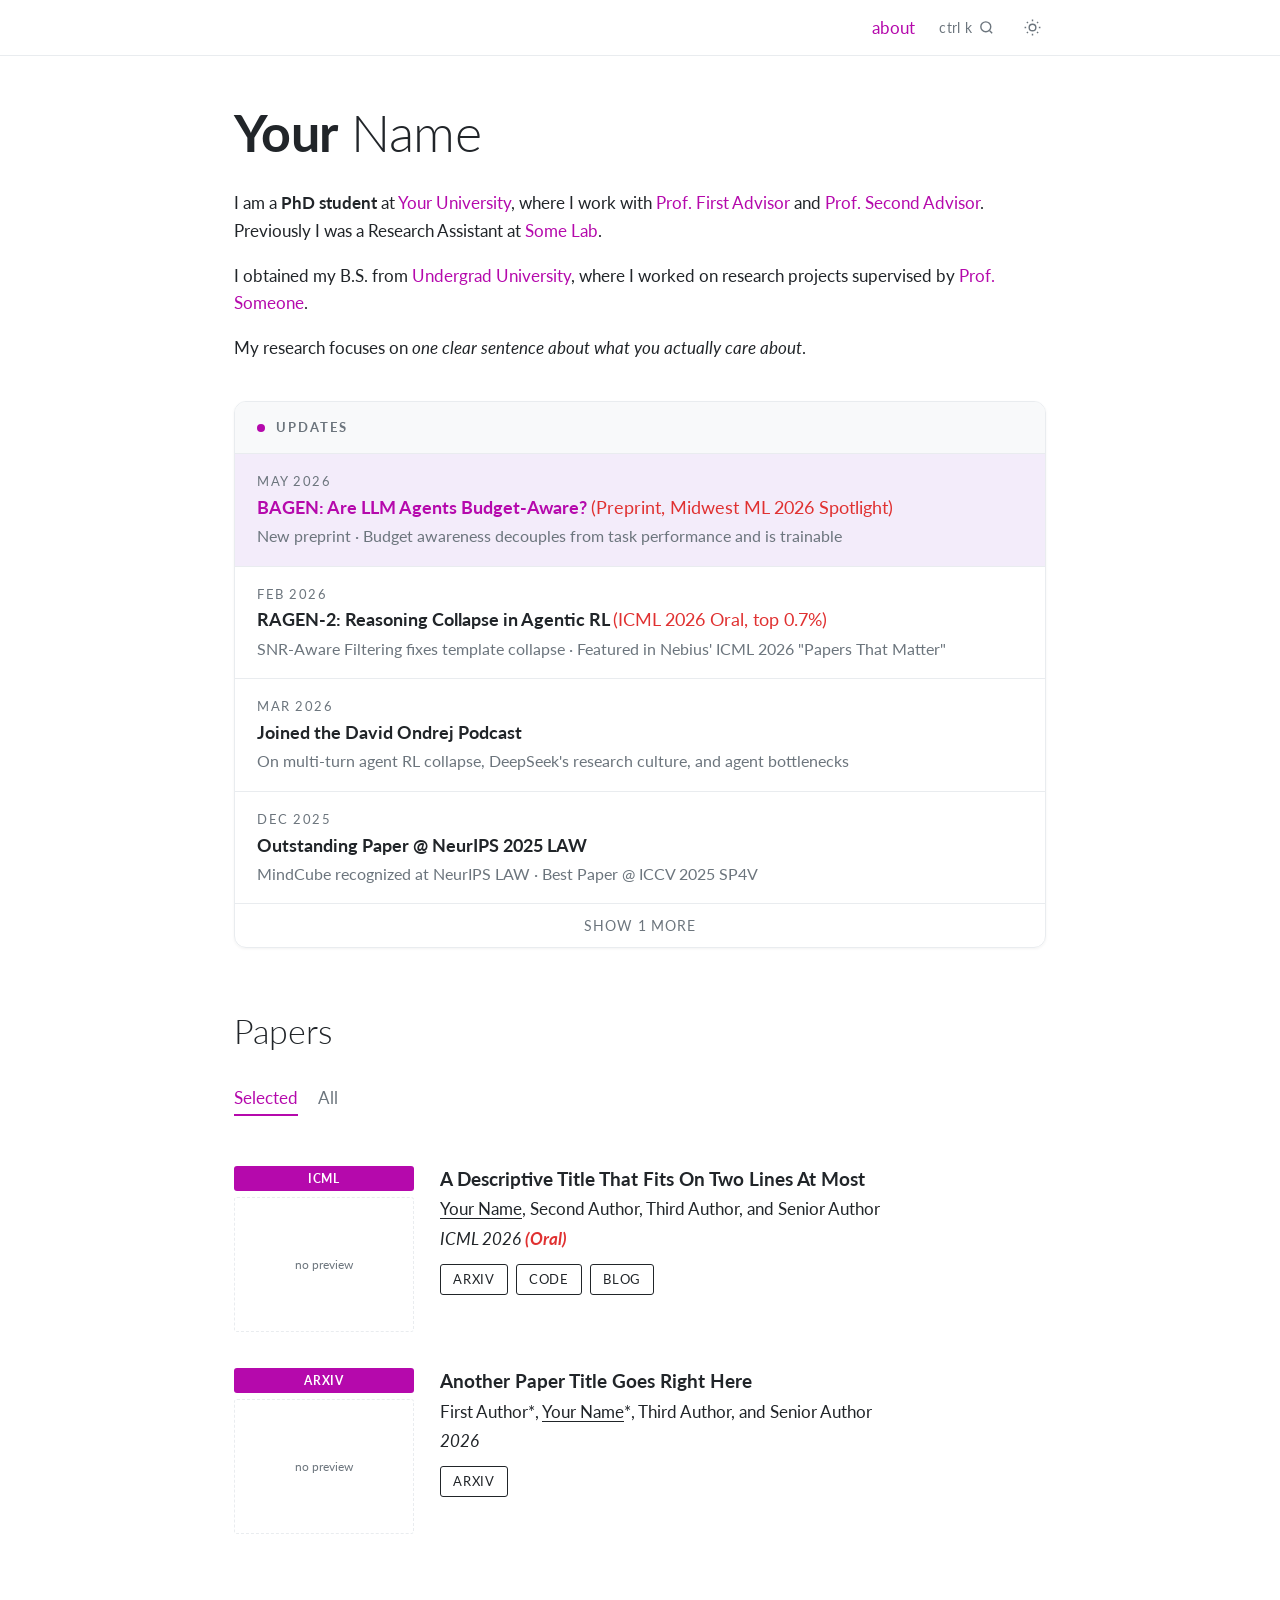
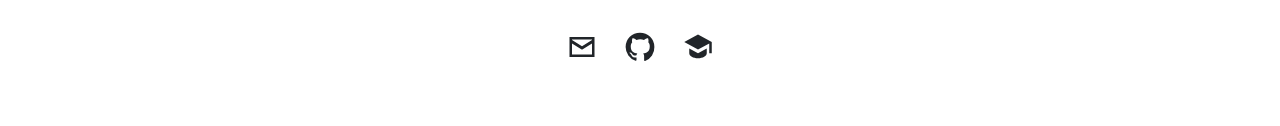
==== index.html @ 35be0578 "update site content" ====
<!DOCTYPE html>
<html lang="en">
<head>
<meta charset="utf-8">
<meta name="viewport" content="width=device-width, initial-scale=1">
<title>Loading…</title>
<meta name="description" content="Personal academic homepage.">

<link rel="preconnect" href="https://fonts.googleapis.com">
<link rel="preconnect" href="https://fonts.gstatic.com" crossorigin>
<link href="https://fonts.googleapis.com/css2?family=Lato:ital,wght@0,300;0,400;0,700;1,400;1,700&display=swap" rel="stylesheet">
<link rel="stylesheet" href="assets/css/style.css">

<!-- This file is just the skeleton. All content lives in data/. -->
</head>
<body>

<nav class="nav">
  <div class="nav-inner">
    <a class="navlink" href="#top">about</a>
    <button class="iconbtn" id="open-search" aria-label="Search papers">
      <span class="kbd" id="kbd-hint">⌘ k</span>
      <svg viewBox="0 0 24 24" width="17" height="17" fill="none" stroke="currentColor" stroke-width="2"><circle cx="11" cy="11" r="7"/><path d="M20 20l-3.5-3.5"/></svg>
    </button>
    <button class="iconbtn" id="toggle-theme" aria-label="Toggle dark mode">
      <svg viewBox="0 0 24 24" width="19" height="19" fill="none" stroke="currentColor" stroke-width="1.8"><circle cx="12" cy="12" r="4.2"/><path d="M12 2v2M12 20v2M2 12h2M20 12h2M4.9 4.9l1.4 1.4M17.7 17.7l1.4 1.4M19.1 4.9l-1.4 1.4M6.3 17.7l-1.4 1.4"/></svg>
    </button>
  </div>
</nav>

<main id="top">
  <h1 class="name"><b id="first-name"></b> <span id="last-name"></span></h1>

  <div class="bio" id="bio"></div>

  <section class="updates" id="news"></section>

  <h2 class="section">Papers</h2>

  <div class="tabs" role="tablist">
    <button class="tab" role="tab" data-tab="selected" aria-selected="true">Selected</button>
    <button class="tab" role="tab" data-tab="all" aria-selected="false">All</button>
  </div>

  <div id="pub-list"></div>
</main>

<footer id="social"></footer>

<div class="overlay" id="overlay">
  <div class="searchbox" role="dialog" aria-modal="true" aria-label="Search papers">
    <input id="search-input" type="text" placeholder="Search papers…" autocomplete="off">
    <ul class="results" id="results"></ul>
  </div>
</div>

<!-- data first, renderer last -->
<script src="data/config.js"></script>
<script src="data/news.js"></script>
<script src="data/publications.js"></script>
<script src="assets/js/site.js"></script>
</body>
</html>
---- assets/css/style.css ----
/* ============================================================
   You rarely need to touch this file.
   Change the accent color in data/config.js instead.
   ============================================================ */

:root{
  --accent:#b509ac;
  --accent-soft:#f3ecfa;
  --bg:#ffffff;
  --text:#212529;
  --muted:#6c757d;
  --line:#e9ecef;
  --hover:#f8f9fa;
  --highlight:#e03131;
  --radius:4px;
}
html[data-theme="dark"]{
  --bg:#1c1c1d;
  --text:#e8e8e8;
  --muted:#9a9a9a;
  --line:#2f2f31;
  --hover:#242426;
  --accent-soft:rgba(181,9,172,.12);
}

*{box-sizing:border-box}
html{scroll-behavior:smooth}
@media (prefers-reduced-motion:reduce){html{scroll-behavior:auto}*{transition:none!important;animation:none!important}}

body{
  margin:0;background:var(--bg);color:var(--text);
  font-family:Lato,-apple-system,BlinkMacSystemFont,"Segoe UI",Helvetica,Arial,sans-serif;
  font-size:17px;line-height:1.6;-webkit-font-smoothing:antialiased;
  transition:background .2s ease,color .2s ease;
}
a{color:var(--accent);text-decoration:none}
a:hover{text-decoration:underline}
:focus-visible{outline:2px solid var(--accent);outline-offset:3px;border-radius:2px}

/* ---------------- nav ---------------- */
.nav{position:sticky;top:0;z-index:50;background:var(--bg);border-bottom:1px solid var(--line)}
.nav-inner{max-width:860px;margin:0 auto;padding:14px 24px;display:flex;align-items:center;justify-content:flex-end;gap:20px}
.navlink{font-size:17px}
.iconbtn{background:none;border:0;padding:4px;cursor:pointer;color:var(--muted);display:inline-flex;align-items:center;gap:6px;font-size:15px;font-family:inherit}
.iconbtn:hover{color:var(--text)}
.kbd{font-size:14px;letter-spacing:.02em}

/* ---------------- layout ---------------- */
main{max-width:860px;margin:0 auto;padding:48px 24px 24px}
h1.name{font-size:52px;font-weight:300;letter-spacing:-.01em;margin:0 0 28px;line-height:1.1}
h1.name b{font-weight:700}
h2.section{font-size:34px;font-weight:300;margin:56px 0 8px}

/* ---------------- bio ---------------- */
.photo{float:right;width:245px;margin:4px 0 20px 32px;border-radius:var(--radius);display:block}
.bio p{margin:0 0 18px}
.bio::after{content:"";display:block;clear:both}

/* ---------------- updates card ---------------- */
.updates{
  border:1px solid var(--line);border-radius:12px;overflow:hidden;margin-top:40px;
  box-shadow:0 1px 3px rgba(0,0,0,.05);
}
.updates-head{
  display:flex;align-items:center;gap:11px;padding:15px 22px;
  background:var(--hover);border-bottom:1px solid var(--line);
  font-size:13px;font-weight:700;letter-spacing:.15em;text-transform:uppercase;color:var(--muted);
}
.dot{width:8px;height:8px;border-radius:50%;background:var(--accent);flex:none}
.update{padding:17px 22px;border-bottom:1px solid var(--line)}
.update:last-of-type{border-bottom:0}
.update.pinned{background:var(--accent-soft)}
.update-date{font-size:13px;font-weight:400;letter-spacing:.12em;text-transform:uppercase;color:var(--muted);margin:0 0 3px}
.update-title{font-size:18px;font-weight:700;margin:0 0 3px;line-height:1.4;color:var(--text)}
.update.pinned .update-title{color:var(--accent)}
.update-title a{color:inherit}
.update-tag{color:var(--highlight);font-weight:400}
.update-desc{margin:0;color:var(--muted);font-size:16px}
.updates-more{
  width:100%;background:none;border:0;border-top:1px solid var(--line);
  padding:13px;cursor:pointer;font-family:inherit;font-size:14px;color:var(--muted);
  letter-spacing:.06em;text-transform:uppercase;
}
.updates-more:hover{background:var(--hover);color:var(--accent)}

/* ---------------- tabs ---------------- */
.tabs{display:flex;gap:20px;margin:28px 0 32px}
.tab{background:none;border:0;padding:0 0 6px;cursor:pointer;font-family:inherit;font-size:17px;color:var(--muted);border-bottom:2px solid transparent}
.tab[aria-selected="true"]{color:var(--accent);border-bottom-color:var(--accent)}

/* ---------------- publications ---------------- */
.pub{display:grid;grid-template-columns:180px 1fr;gap:26px;padding:18px 12px;margin:0 -12px;border-radius:var(--radius);transition:background .15s ease}
.pub:hover{background:var(--hover)}
.pub-media{display:flex;flex-direction:column;gap:6px}
.badge{background:var(--accent);color:#fff;font-size:12px;font-weight:700;letter-spacing:.06em;text-transform:uppercase;text-align:center;padding:3px 8px;border-radius:3px}
.thumb{width:100%;aspect-ratio:4/3;object-fit:cover;object-position:top;border:1px solid var(--line);border-radius:3px;background:var(--hover)}
.thumb-fallback{width:100%;aspect-ratio:4/3;border:1px dashed var(--line);border-radius:3px;display:flex;align-items:center;justify-content:center;color:var(--muted);font-size:12px}
.pub-title{font-size:19px;font-weight:700;margin:0 0 4px;line-height:1.35}
.pub-authors{margin:0 0 2px}
.pub-authors u{text-decoration-thickness:1px;text-underline-offset:3px}
.pub-venue{margin:0;font-style:italic}
.pub-note{color:var(--highlight);font-style:italic;font-weight:700}
.pub-links{display:flex;flex-wrap:wrap;gap:8px;margin-top:12px}
.pub-links a{border:1px solid var(--text);color:var(--text);border-radius:3px;padding:4px 12px;font-size:13px;letter-spacing:.06em;text-transform:uppercase}
.pub-links a:hover{background:var(--accent);border-color:var(--accent);color:#fff;text-decoration:none}

/* ---------------- footer ---------------- */
footer{max-width:860px;margin:0 auto;padding:56px 24px 64px;display:flex;justify-content:center;gap:28px}
footer a{color:var(--text);display:inline-flex}
footer a:hover{color:var(--accent)}
footer svg{width:30px;height:30px;fill:currentColor}

/* ---------------- search ---------------- */
.overlay{position:fixed;inset:0;background:rgba(0,0,0,.45);z-index:100;display:none;align-items:flex-start;justify-content:center;padding:12vh 20px 20px}
.overlay.open{display:flex}
.searchbox{width:100%;max-width:560px;background:var(--bg);border-radius:8px;overflow:hidden;box-shadow:0 20px 60px rgba(0,0,0,.3);border:1px solid var(--line)}
.searchbox input{width:100%;border:0;border-bottom:1px solid var(--line);background:transparent;color:var(--text);padding:16px 18px;font-size:17px;font-family:inherit}
.searchbox input:focus{outline:none}
.results{max-height:50vh;overflow:auto;margin:0;padding:0;list-style:none}
.results li a{display:block;padding:12px 18px;color:var(--text);border-bottom:1px solid var(--line)}
.results li a:hover{background:var(--hover);text-decoration:none}
.results small{display:block;color:var(--muted);font-size:13px}
.results .empty{padding:16px 18px;color:var(--muted)}

/* ---------------- mobile ---------------- */
@media (max-width:700px){
  body{font-size:16px}
  h1.name{font-size:40px}
  h2.section{font-size:28px}
  .photo{float:none;width:60%;max-width:240px;margin:0 auto 24px}
  .pub{grid-template-columns:1fr;gap:14px}
  .pub-media{max-width:230px}
  .update{padding:15px 18px}
}
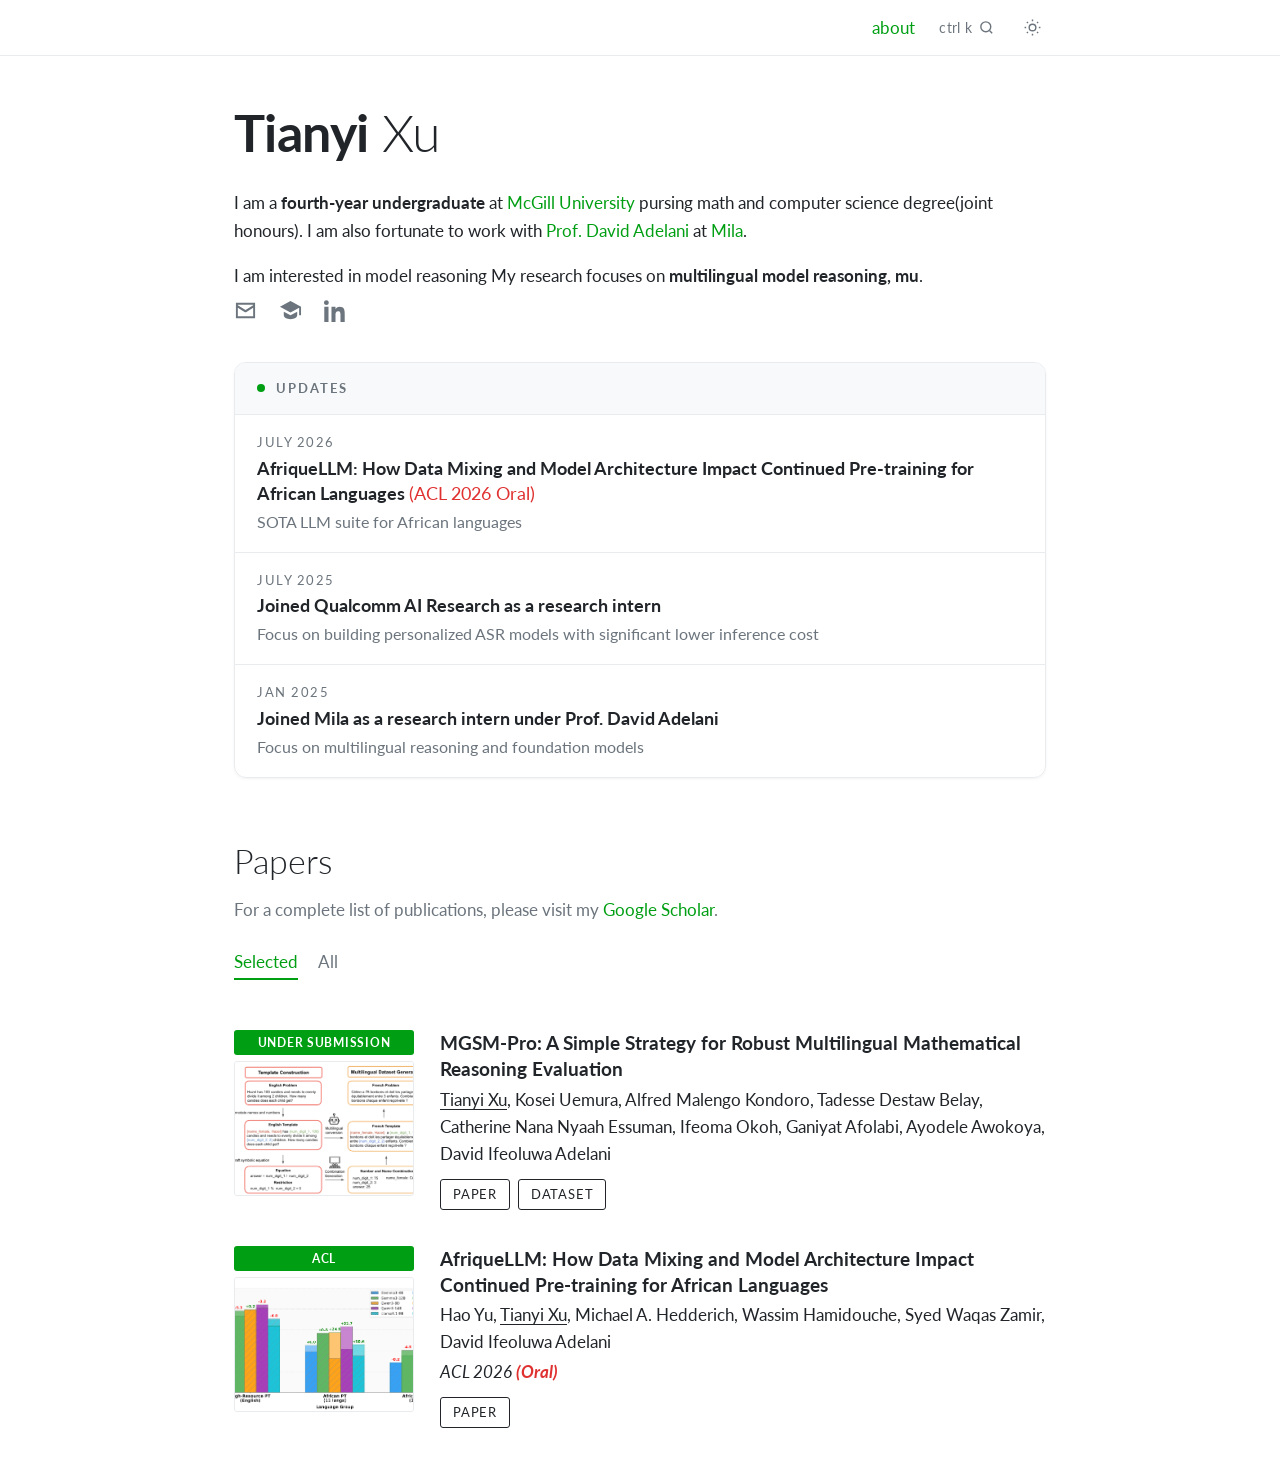
==== commit a2efebff: "edits" ====
--- a/index.html
+++ b/index.html
@@ -33,9 +33,13 @@
 
   <div class="bio" id="bio"></div>
 
+  <div class="social-top" id="social"></div>
+
   <section class="updates" id="news"></section>
 
   <h2 class="section">Papers</h2>
+
+  <p class="scholar-note" id="scholar-note"></p>
 
   <div class="tabs" role="tablist">
     <button class="tab" role="tab" data-tab="selected" aria-selected="true">Selected</button>
@@ -44,8 +48,6 @@
 
   <div id="pub-list"></div>
 </main>
-
-<footer id="social"></footer>
 
 <div class="overlay" id="overlay">
   <div class="searchbox" role="dialog" aria-modal="true" aria-label="Search papers">
--- a/assets/css/style.css
+++ b/assets/css/style.css
@@ -83,6 +83,9 @@
 }
 .updates-more:hover{background:var(--hover);color:var(--accent)}
 
+/* ---------------- scholar note ---------------- */
+.scholar-note{margin:0;color:var(--muted)}
+
 /* ---------------- tabs ---------------- */
 .tabs{display:flex;gap:20px;margin:28px 0 32px}
 .tab{background:none;border:0;padding:0 0 6px;cursor:pointer;font-family:inherit;font-size:17px;color:var(--muted);border-bottom:2px solid transparent}
@@ -104,11 +107,11 @@
 .pub-links a{border:1px solid var(--text);color:var(--text);border-radius:3px;padding:4px 12px;font-size:13px;letter-spacing:.06em;text-transform:uppercase}
 .pub-links a:hover{background:var(--accent);border-color:var(--accent);color:#fff;text-decoration:none}
 
-/* ---------------- footer ---------------- */
-footer{max-width:860px;margin:0 auto;padding:56px 24px 64px;display:flex;justify-content:center;gap:28px}
-footer a{color:var(--text);display:inline-flex}
-footer a:hover{color:var(--accent)}
-footer svg{width:30px;height:30px;fill:currentColor}
+/* ---------------- social icons ---------------- */
+.social-top{display:flex;justify-content:flex-start;gap:22px;margin:-8px 0 40px}
+.social-top a{color:var(--muted);display:inline-flex}
+.social-top a:hover{color:var(--accent)}
+.social-top svg{width:23px;height:23px;fill:currentColor}
 
 /* ---------------- search ---------------- */
 .overlay{position:fixed;inset:0;background:rgba(0,0,0,.45);z-index:100;display:none;align-items:flex-start;justify-content:center;padding:12vh 20px 20px}
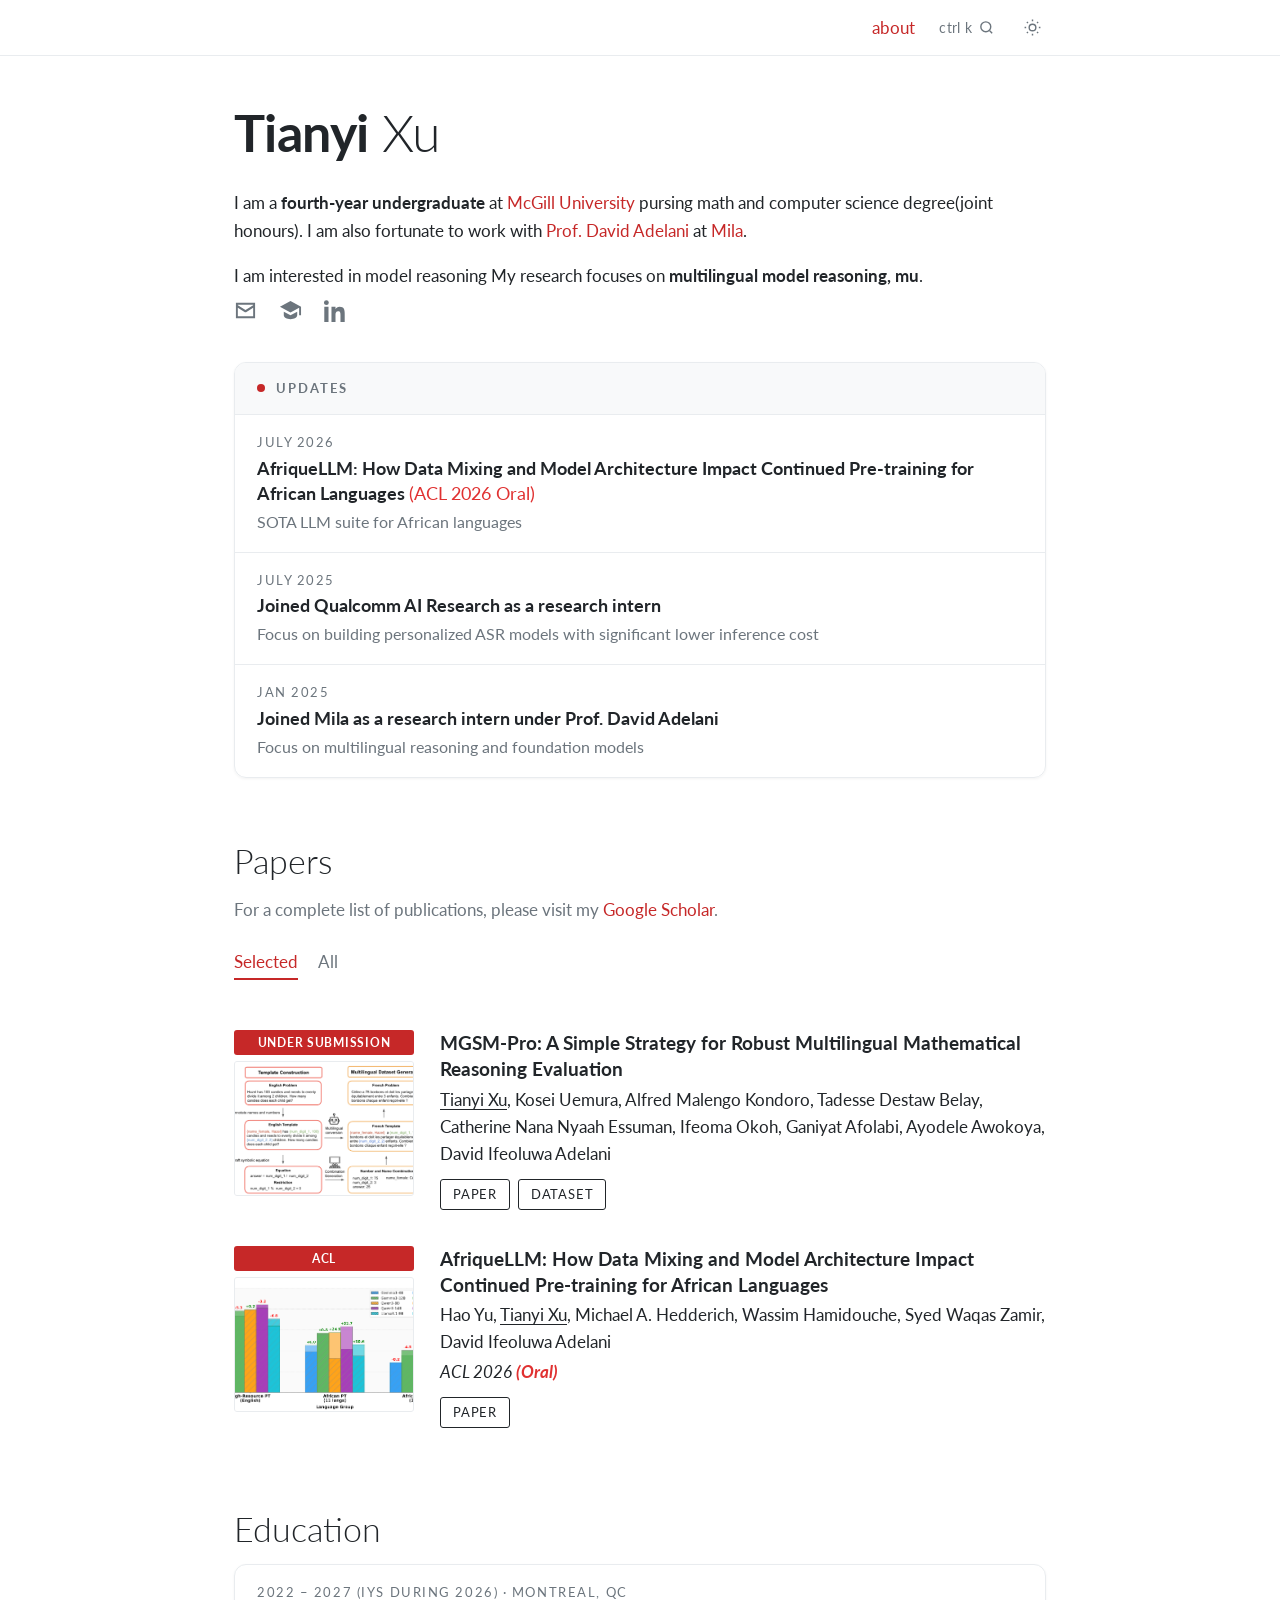
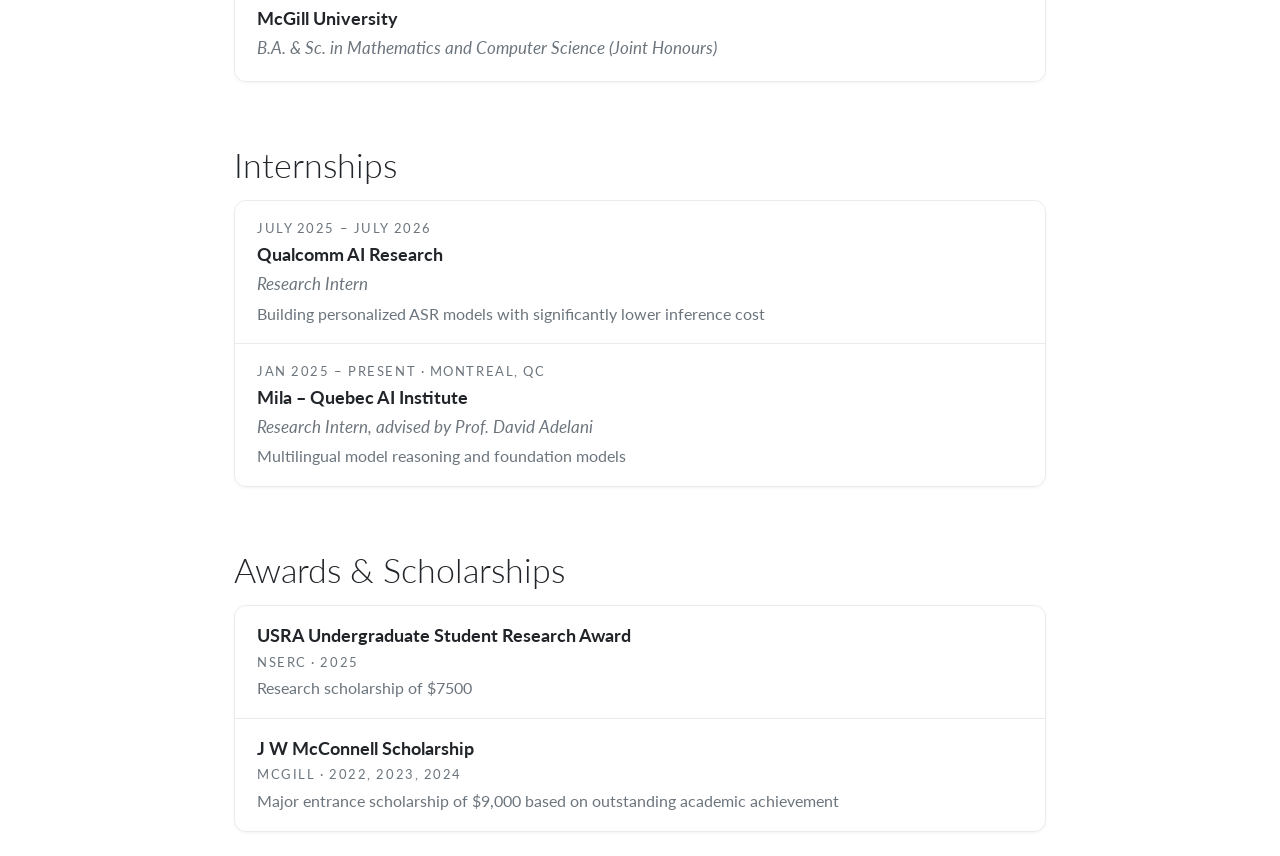
==== commit 7e40b56c: "updates" ====
--- a/index.html
+++ b/index.html
@@ -47,6 +47,15 @@
   </div>
 
   <div id="pub-list"></div>
+
+  <h2 class="section" id="education-heading">Education</h2>
+  <section class="card" id="education"></section>
+
+  <h2 class="section" id="internships-heading">Internships</h2>
+  <section class="card" id="internships"></section>
+
+  <h2 class="section" id="awards-heading">Awards &amp; Scholarships</h2>
+  <section class="card" id="awards"></section>
 </main>
 
 <div class="overlay" id="overlay">
@@ -60,6 +69,9 @@
 <script src="data/config.js"></script>
 <script src="data/news.js"></script>
 <script src="data/publications.js"></script>
+<script src="data/education.js"></script>
+<script src="data/internships.js"></script>
+<script src="data/awards.js"></script>
 <script src="assets/js/site.js"></script>
 </body>
 </html>
--- a/assets/css/style.css
+++ b/assets/css/style.css
@@ -107,6 +107,15 @@
 .pub-links a{border:1px solid var(--text);color:var(--text);border-radius:3px;padding:4px 12px;font-size:13px;letter-spacing:.06em;text-transform:uppercase}
 .pub-links a:hover{background:var(--accent);border-color:var(--accent);color:#fff;text-decoration:none}
 
+/* ---------------- info cards (education / internships / awards) ---------------- */
+.card{border:1px solid var(--line);border-radius:12px;overflow:hidden;box-shadow:0 1px 3px rgba(0,0,0,.05)}
+.entry{padding:17px 22px;border-bottom:1px solid var(--line)}
+.entry:last-child{border-bottom:0}
+.entry-date{font-size:13px;font-weight:400;letter-spacing:.12em;text-transform:uppercase;color:var(--muted);margin:0 0 3px}
+.entry-title{font-size:18px;font-weight:700;margin:0 0 3px;line-height:1.4;color:var(--text)}
+.entry-sub{margin:0 0 3px;font-style:italic;color:var(--muted)}
+.entry-desc{margin:0;color:var(--muted);font-size:16px}
+
 /* ---------------- social icons ---------------- */
 .social-top{display:flex;justify-content:flex-start;gap:22px;margin:-8px 0 40px}
 .social-top a{color:var(--muted);display:inline-flex}
@@ -134,4 +143,5 @@
   .pub{grid-template-columns:1fr;gap:14px}
   .pub-media{max-width:230px}
   .update{padding:15px 18px}
+  .entry{padding:15px 18px}
 }
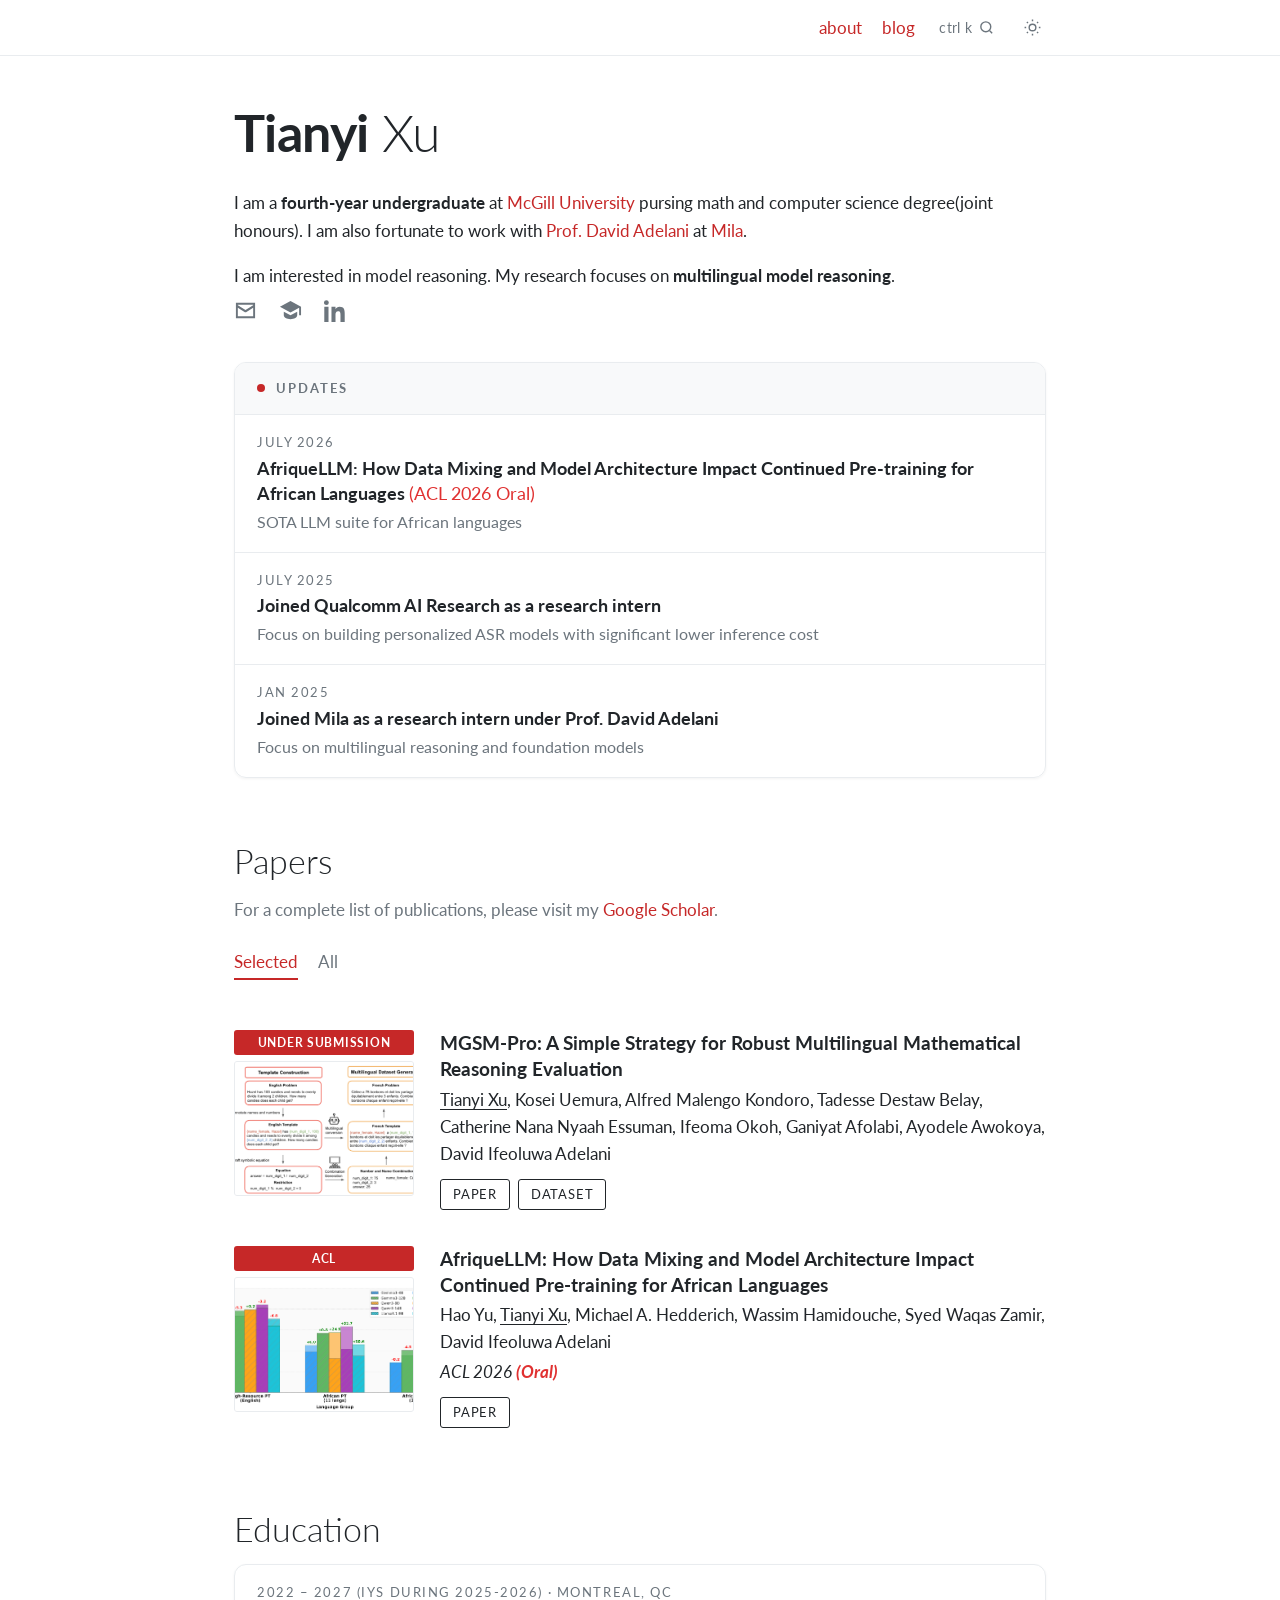
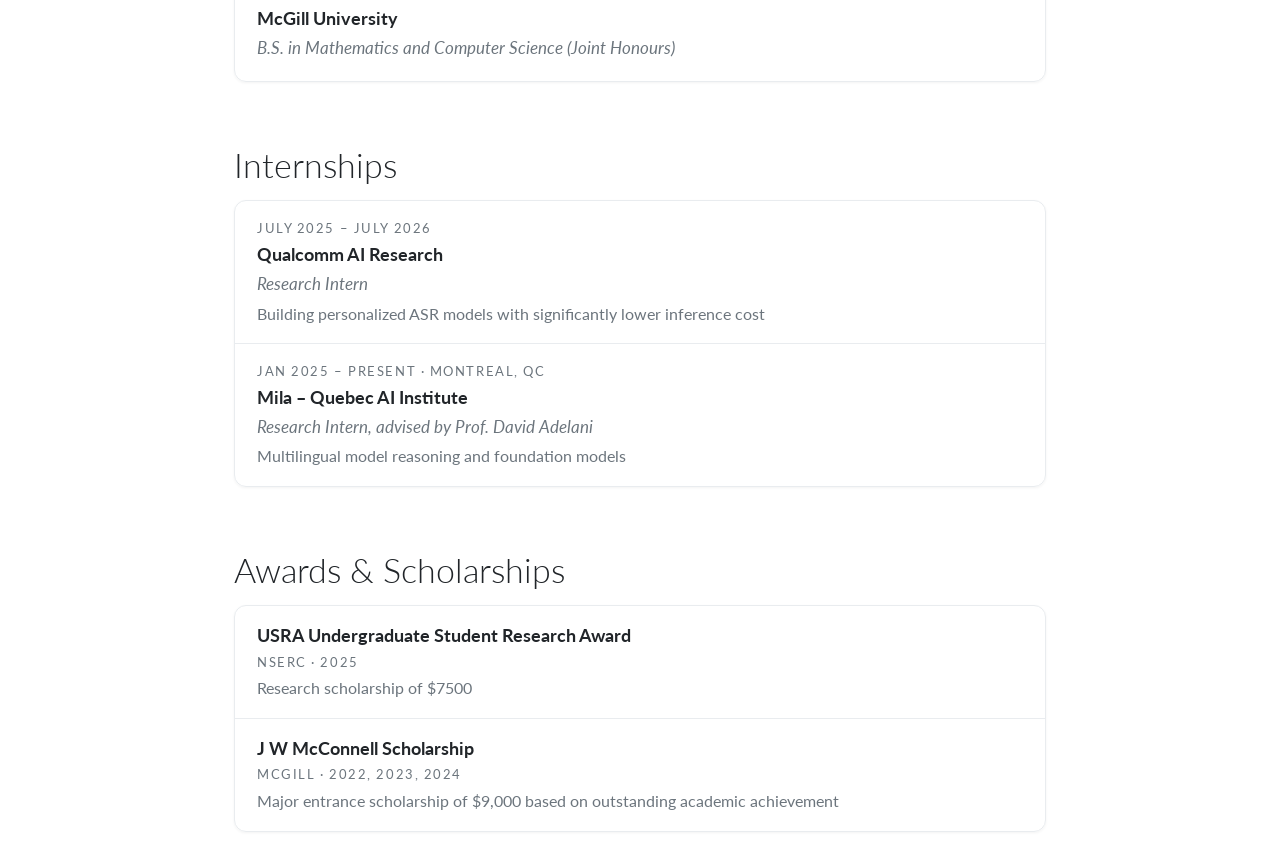
==== commit ea242d78: "blog on vision" ====
--- a/index.html
+++ b/index.html
@@ -18,6 +18,7 @@
 <nav class="nav">
   <div class="nav-inner">
     <a class="navlink" href="#top">about</a>
+    <a class="navlink" href="blog/index.html">blog</a>
     <button class="iconbtn" id="open-search" aria-label="Search papers">
       <span class="kbd" id="kbd-hint">⌘ k</span>
       <svg viewBox="0 0 24 24" width="17" height="17" fill="none" stroke="currentColor" stroke-width="2"><circle cx="11" cy="11" r="7"/><path d="M20 20l-3.5-3.5"/></svg>
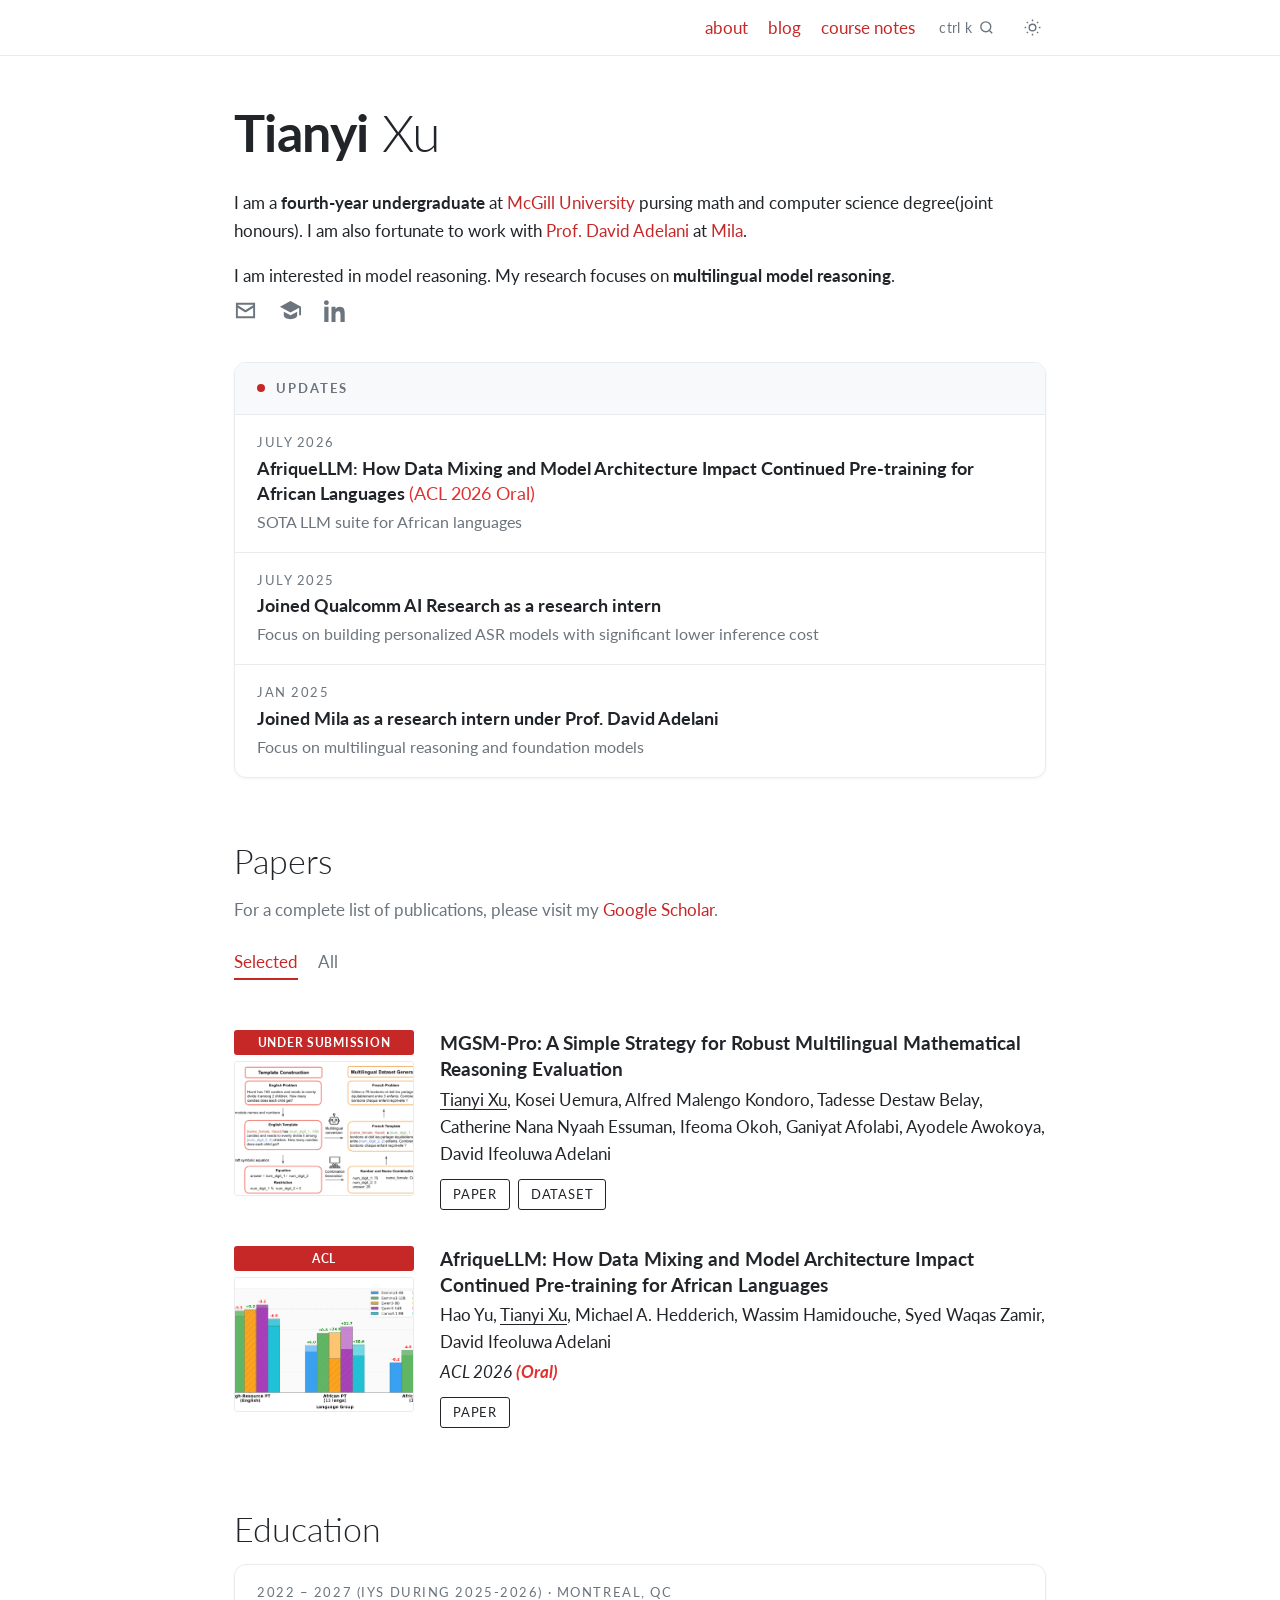
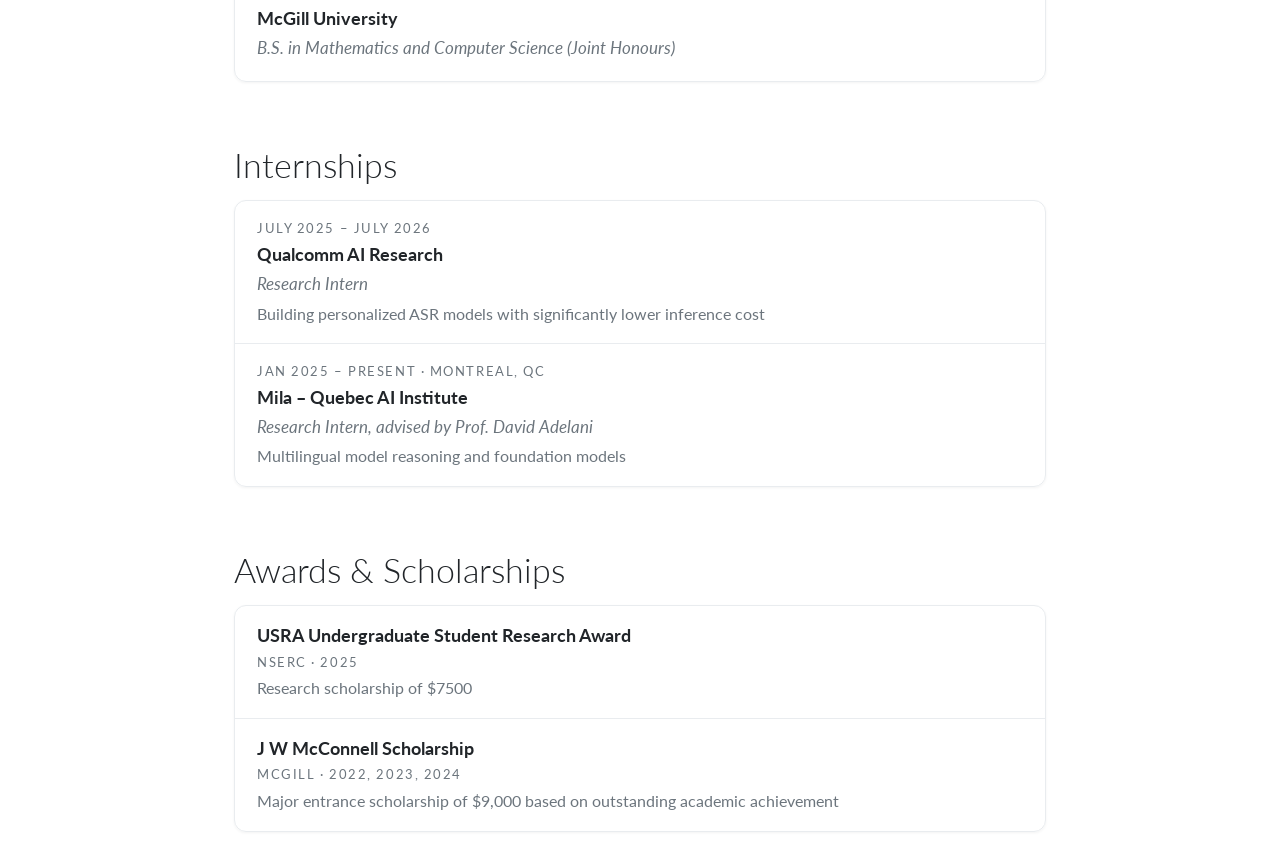
==== commit 4fc8395e: "cv texts" ====
--- a/index.html
+++ b/index.html
@@ -19,6 +19,7 @@
   <div class="nav-inner">
     <a class="navlink" href="#top">about</a>
     <a class="navlink" href="blog/index.html">blog</a>
+    <a class="navlink" href="coursenote/index.html">course notes</a>
     <button class="iconbtn" id="open-search" aria-label="Search papers">
       <span class="kbd" id="kbd-hint">⌘ k</span>
       <svg viewBox="0 0 24 24" width="17" height="17" fill="none" stroke="currentColor" stroke-width="2"><circle cx="11" cy="11" r="7"/><path d="M20 20l-3.5-3.5"/></svg>
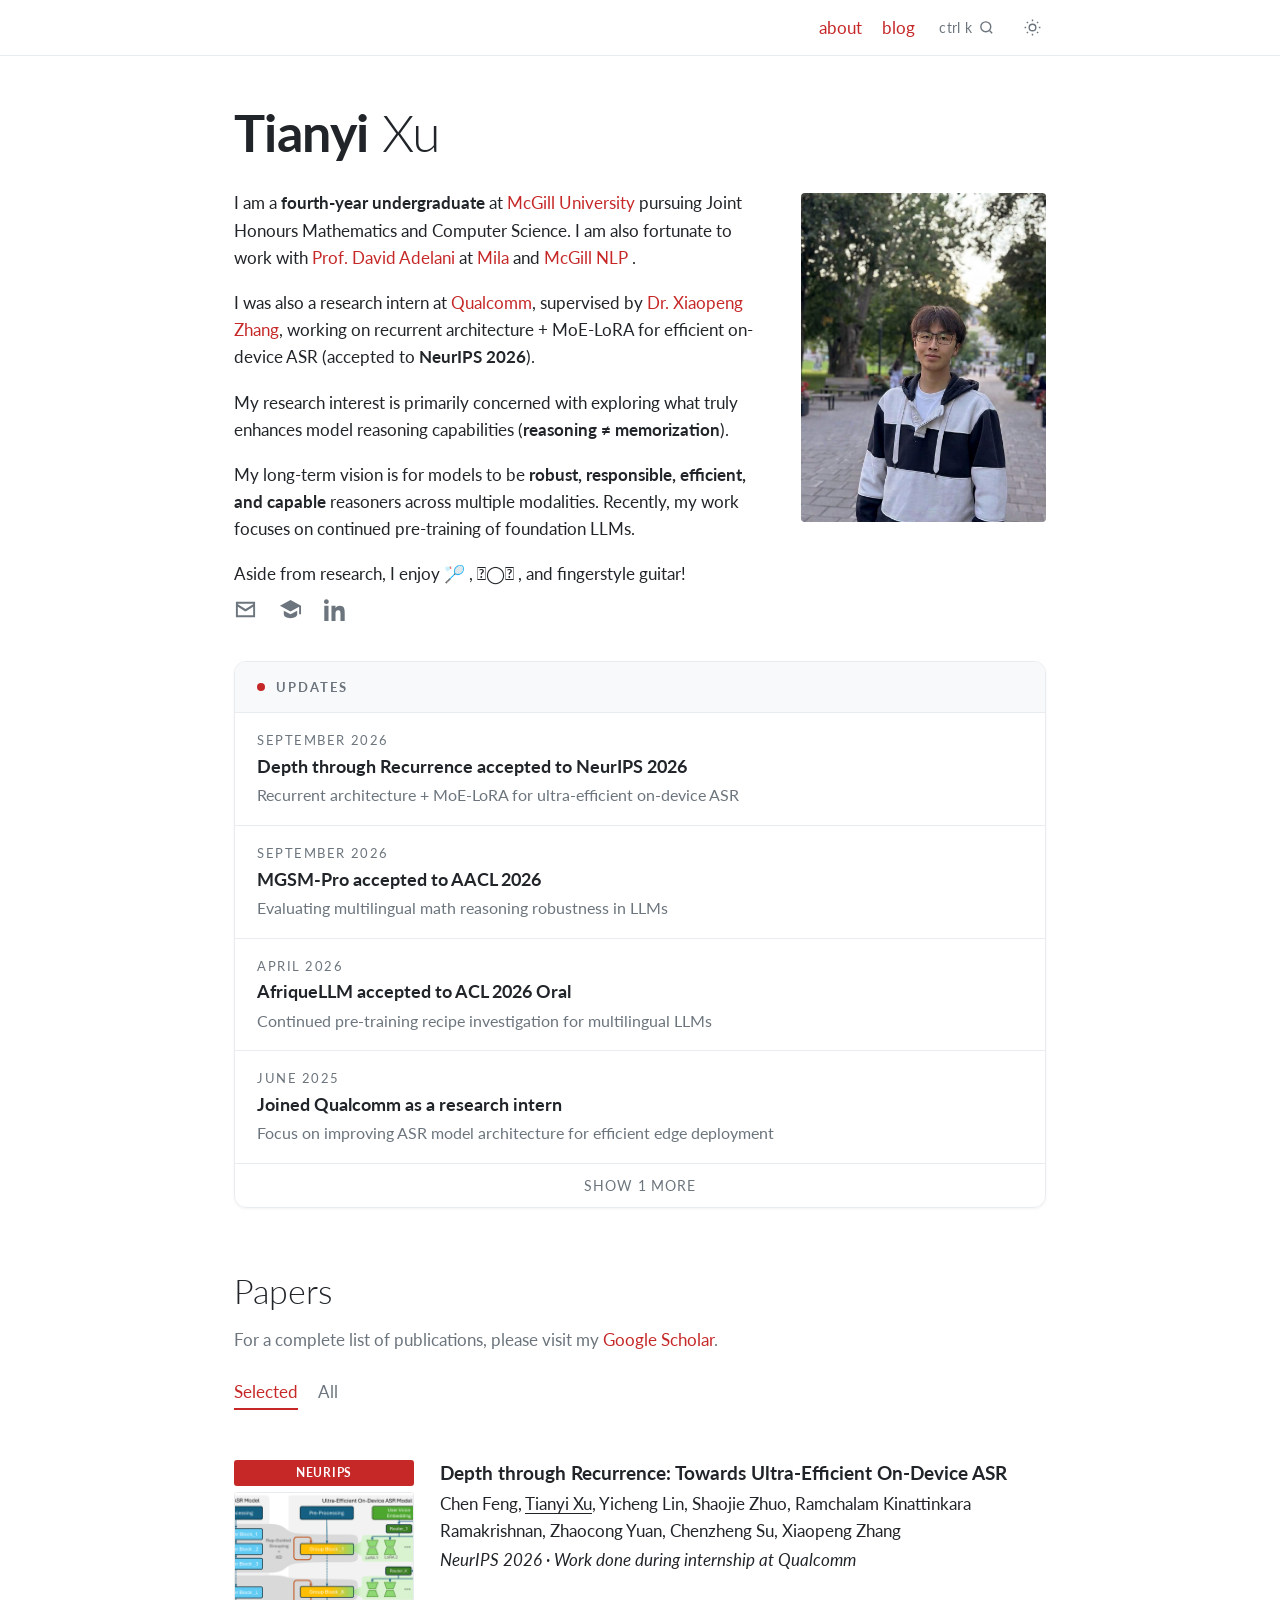
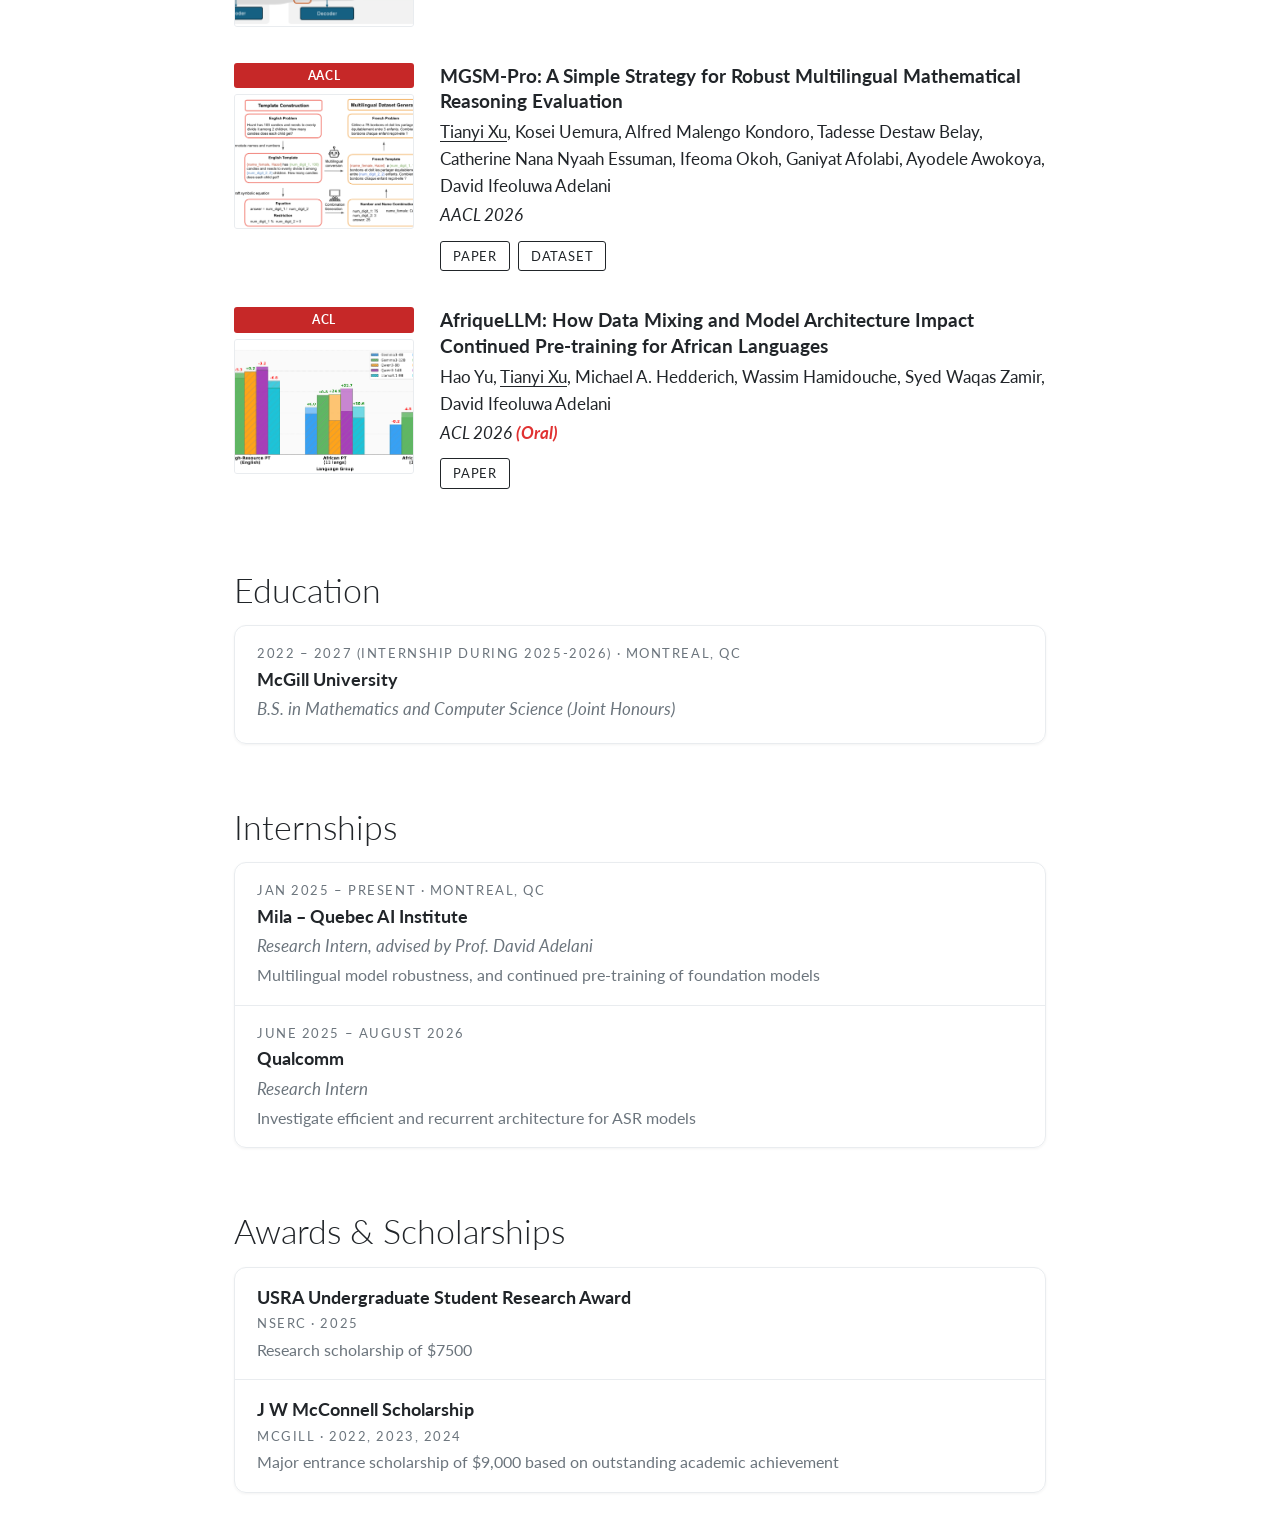
==== commit c36f2ab9: "updates" ====
--- a/index.html
+++ b/index.html
@@ -19,7 +19,6 @@
   <div class="nav-inner">
     <a class="navlink" href="#top">about</a>
     <a class="navlink" href="blog/index.html">blog</a>
-    <a class="navlink" href="coursenote/index.html">course notes</a>
     <button class="iconbtn" id="open-search" aria-label="Search papers">
       <span class="kbd" id="kbd-hint">⌘ k</span>
       <svg viewBox="0 0 24 24" width="17" height="17" fill="none" stroke="currentColor" stroke-width="2"><circle cx="11" cy="11" r="7"/><path d="M20 20l-3.5-3.5"/></svg>
--- a/assets/css/style.css
+++ b/assets/css/style.css
@@ -4,8 +4,8 @@
    ============================================================ */
 
 :root{
-  --accent:#b509ac;
-  --accent-soft:#f3ecfa;
+  --accent:#c62828;
+  --accent-soft:#fbeaea;
   --bg:#ffffff;
   --text:#212529;
   --muted:#6c757d;
@@ -20,7 +20,7 @@
   --muted:#9a9a9a;
   --line:#2f2f31;
   --hover:#242426;
-  --accent-soft:rgba(181,9,172,.12);
+  --accent-soft:rgba(198,40,40,.12);
 }
 
 *{box-sizing:border-box}
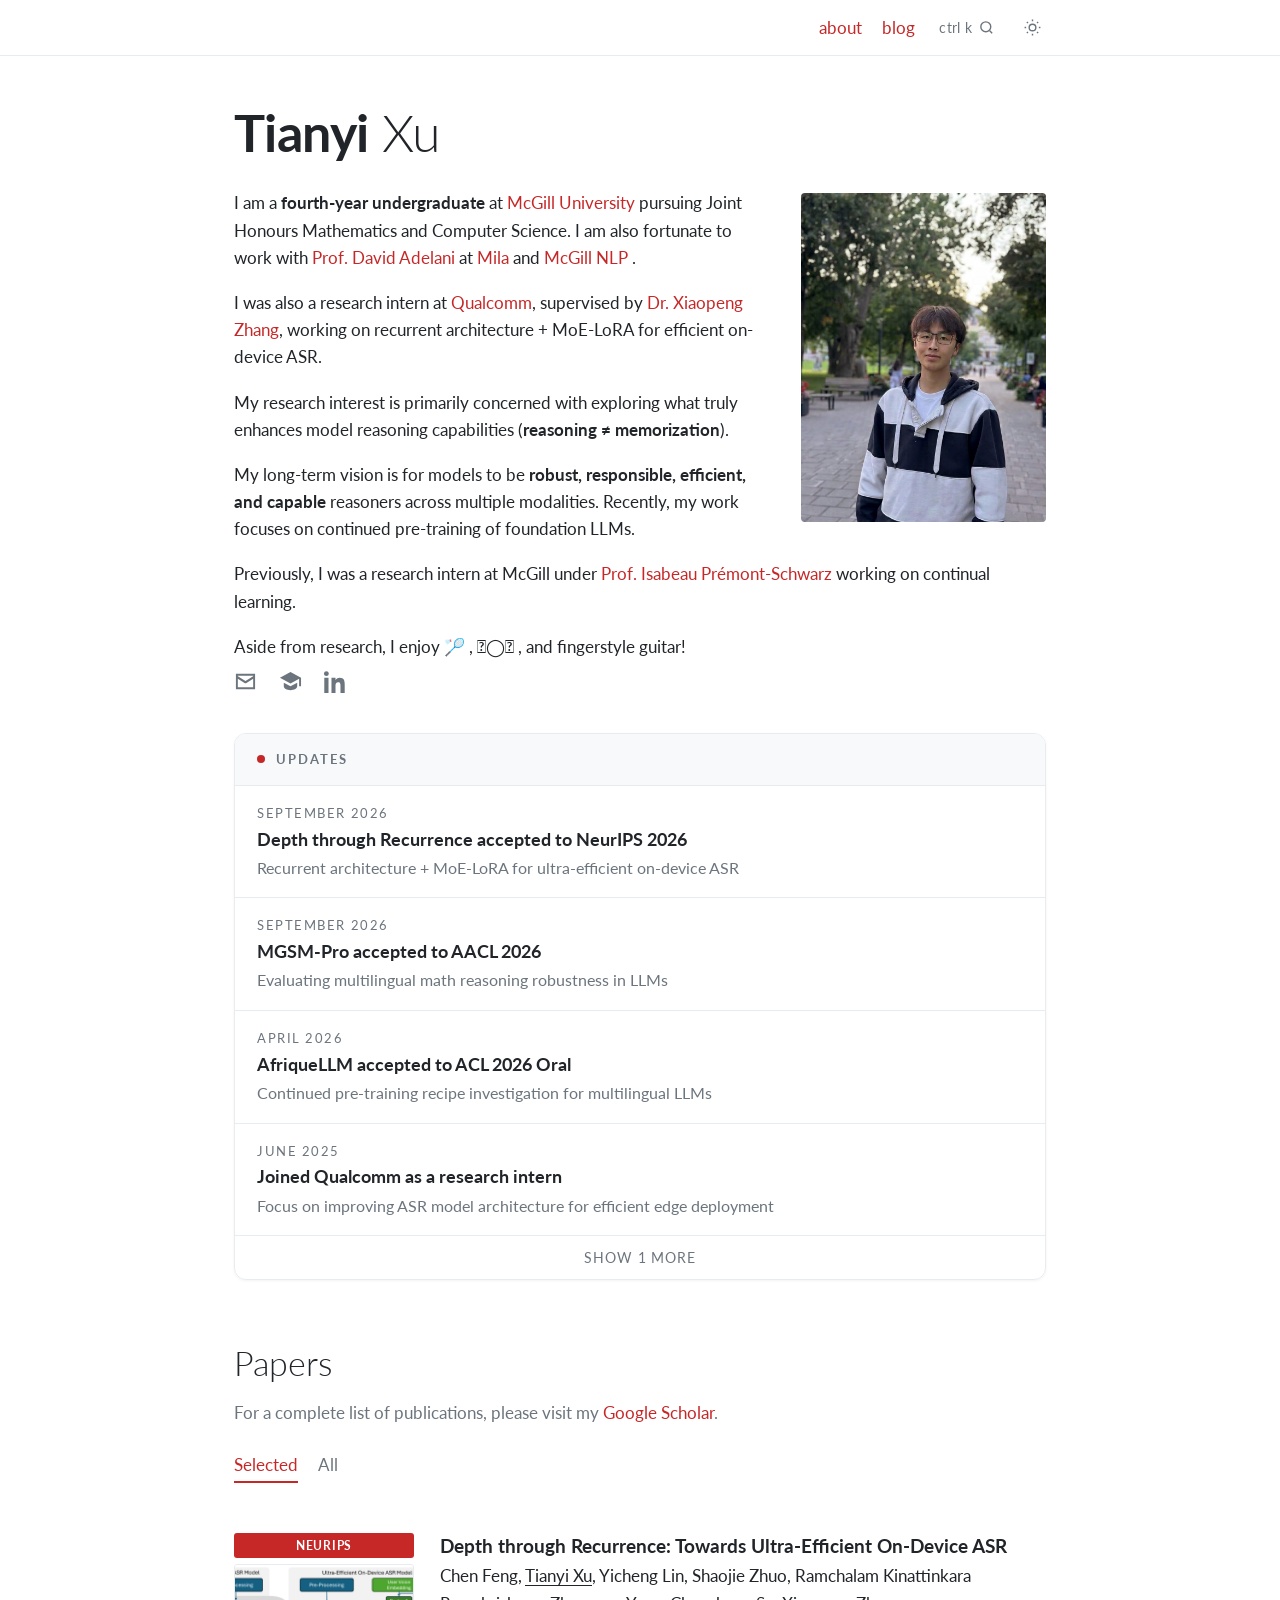
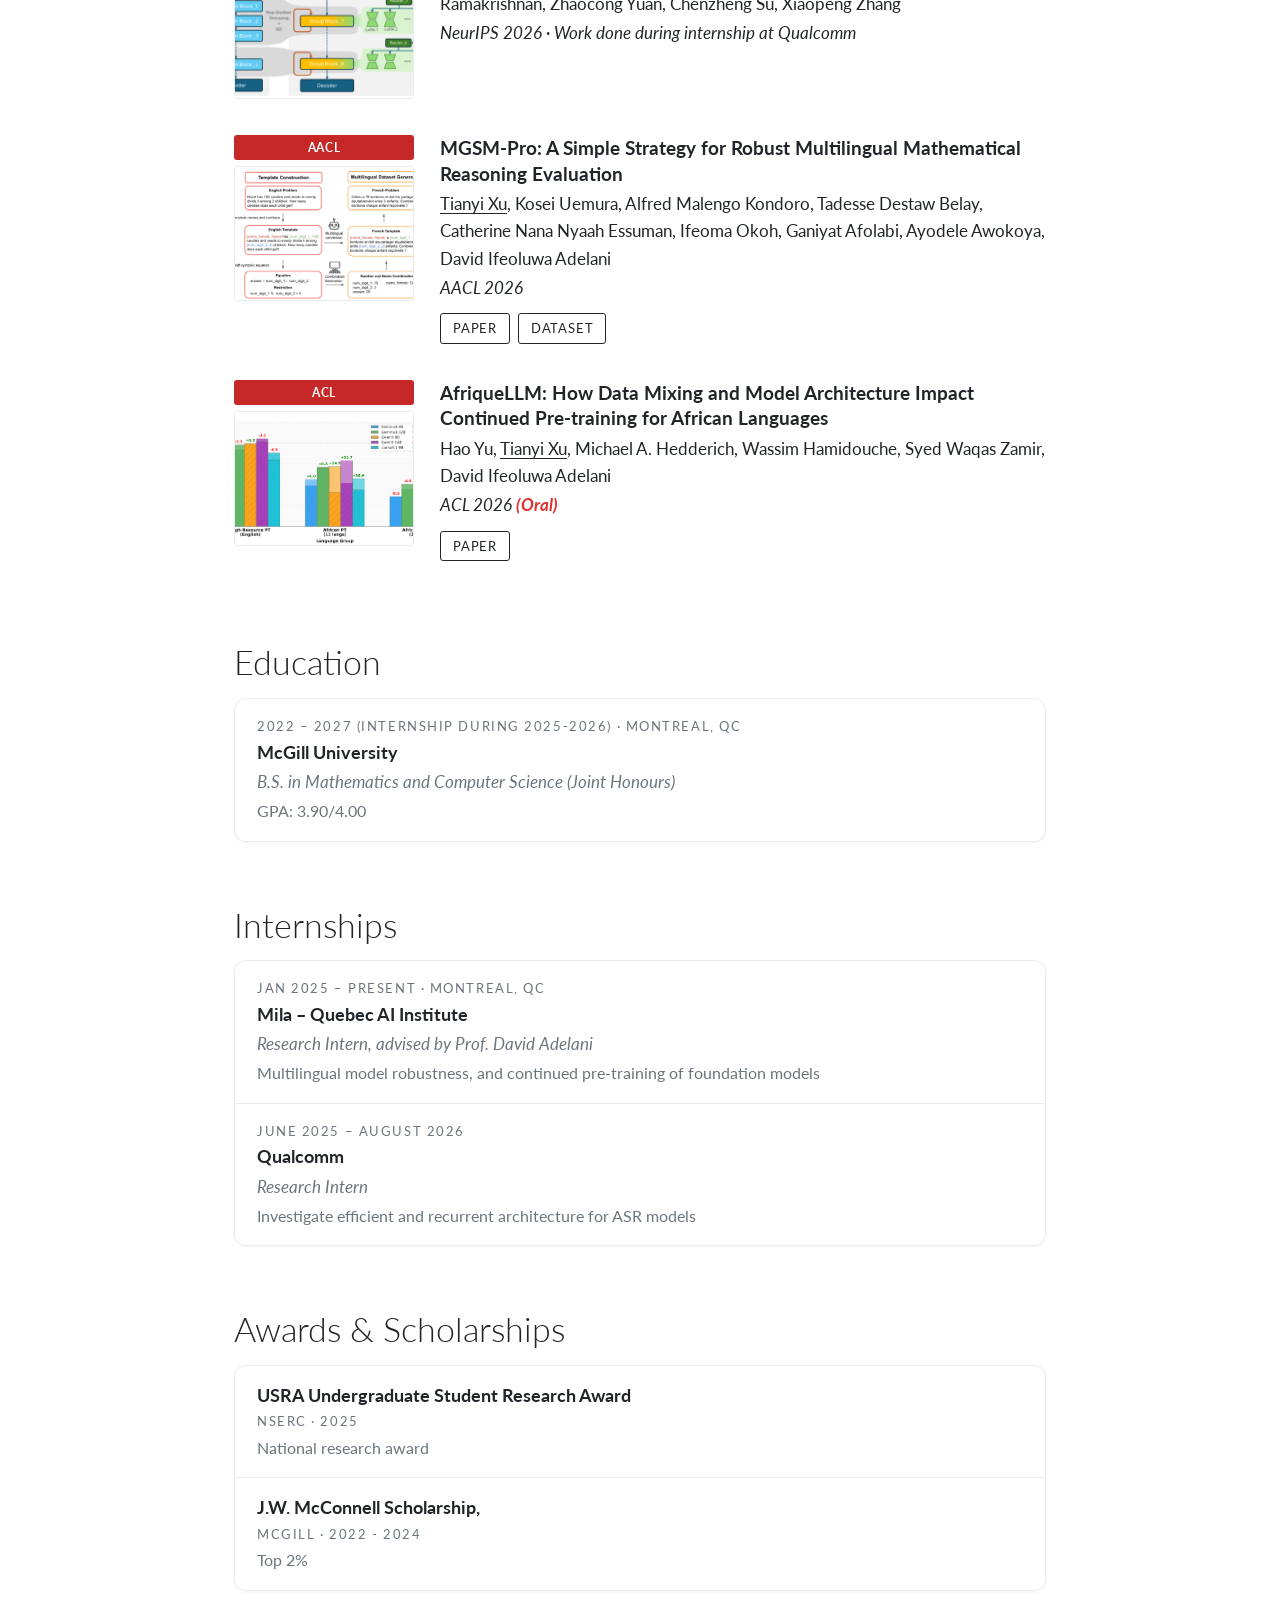
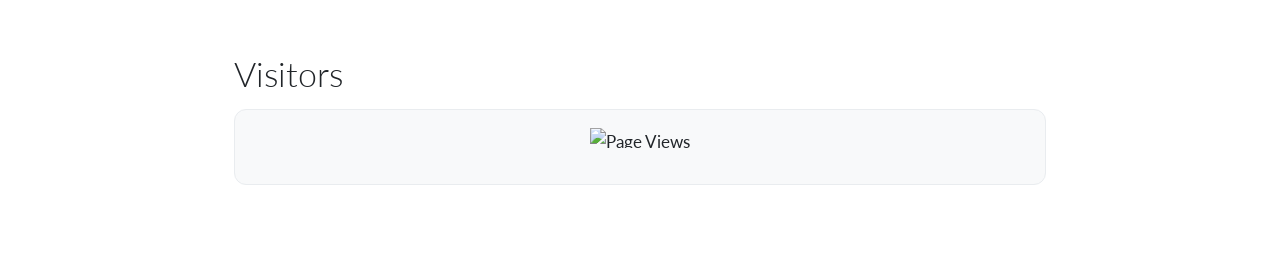
==== commit 2b72d3eb: "added map" ====
--- a/index.html
+++ b/index.html
@@ -57,6 +57,18 @@
 
   <h2 class="section" id="awards-heading">Awards &amp; Scholarships</h2>
   <section class="card" id="awards"></section>
+
+  <h2 class="section">Visitors</h2>
+  <section class="visitors">
+    <!-- page-view counter: change page_id to anything unique to your site -->
+    <img class="visitor-badge" alt="Page Views"
+         src="https://visitor-badge.laobi.icu/badge?page_id=xutiany1.github.io&left_text=Page%20Views&left_color=%23495057&right_color=%23c62828">
+    <!-- visitor map from mapmyvisitors.com. colors: co=ocean cl=land ct=text cmo=older dots cmn=recent dots -->
+    <div class="visitor-map">
+      <script type="text/javascript" id="mapmyvisitors" src="https://mapmyvisitors.com/map.js?d=pyAsRxedV91t-ETS37amRAfLVMobM-ijCKCJvF853Tk&w=a&co=eef1f5&cl=cdd4dd&ct=495057&cmo=c62828&cmn=f76707"></script>
+      <noscript><a href="https://mapmyvisitors.com/web/1c8kq" title="Visit tracker"><img src="https://mapmyvisitors.com/map.png?d=pyAsRxedV91t-ETS37amRAfLVMobM-ijCKCJvF853Tk&co=eef1f5&cl=cdd4dd" alt="Visitor map"></a></noscript>
+    </div>
+  </section>
 </main>
 
 <div class="overlay" id="overlay">
--- a/assets/css/style.css
+++ b/assets/css/style.css
@@ -116,6 +116,12 @@
 .entry-sub{margin:0 0 3px;font-style:italic;color:var(--muted)}
 .entry-desc{margin:0;color:var(--muted);font-size:16px}
 
+/* ---------------- visitors ---------------- */
+.visitors{border:1px solid var(--line);border-radius:12px;background:var(--hover);padding:18px;margin-bottom:60px;display:flex;flex-direction:column;align-items:center;gap:18px}
+.visitor-badge{height:20px}
+.visitor-map{width:100%;overflow:hidden;border-radius:4px;display:flex;justify-content:center}
+.visitor-map iframe,.visitor-map img,.visitor-map > div{max-width:100%}
+
 /* ---------------- social icons ---------------- */
 .social-top{display:flex;justify-content:flex-start;gap:22px;margin:-8px 0 40px}
 .social-top a{color:var(--muted);display:inline-flex}
